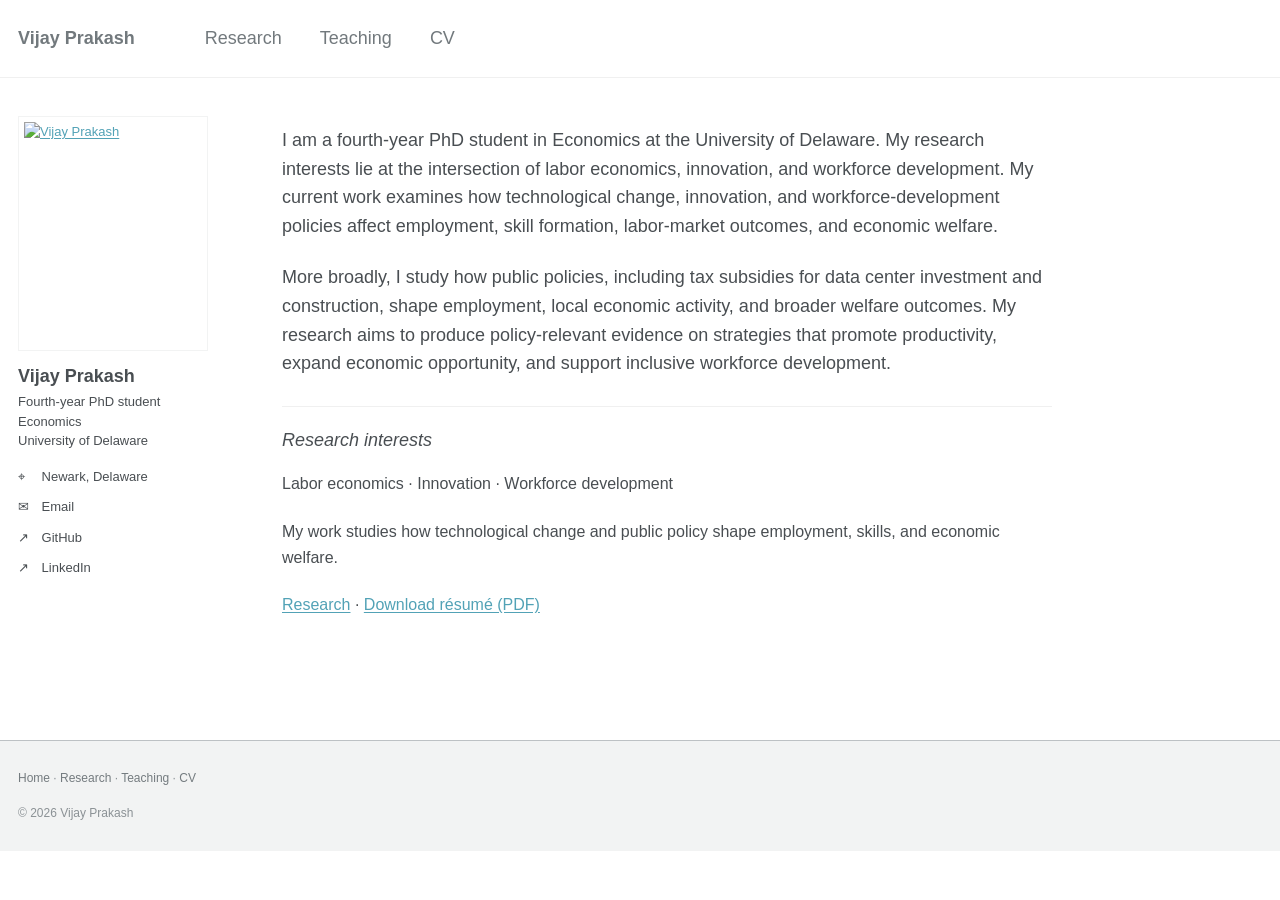
==== index.html @ bedc79e7 "Publish academic website" ====
<!doctype html><html lang="en"><head><meta charset="utf-8"><meta name="viewport" content="width=device-width, initial-scale=1"><title>Home | Vijay Prakash</title><meta name="description" content="Vijay Prakash, Economics PhD student at the University of Delaware. Labor economics, innovation, and workforce development."><link rel="stylesheet" href="style.css"></head><body><a class="skip" href="#content">Skip to content</a><header><nav aria-label="Main navigation"><a class="brand" href="index.html">Vijay Prakash</a><a href="research.html">Research</a><a href="teaching.html">Teaching</a><a href="cv.html">CV</a></nav></header><main><aside><a href="index.html"><img class="portrait" src="assets/vijay-prakash.jpg" alt="Vijay Prakash" width="1800" height="1200"></a><h2>Vijay Prakash</h2><p class="position">Fourth-year PhD student<br>Economics<br>University of Delaware</p><ul class="profile-links"><li><span aria-hidden="true">⌖</span> Newark, Delaware</li><li><a href="mailto:vprakash@udel.edu"><span aria-hidden="true">✉</span> Email</a></li><li><a href="https://github.com/Vijay92380"><span aria-hidden="true">↗</span> GitHub</a></li><li><a href="https://www.linkedin.com/in/vp1995/"><span aria-hidden="true">↗</span> LinkedIn</a></li></ul></aside><article id="content"><p>I am a fourth-year PhD student in Economics at the University of Delaware. My research interests lie at the intersection of labor economics, innovation, and workforce development. My current work examines how technological change, innovation, and workforce-development policies affect employment, skill formation, labor-market outcomes, and economic welfare.</p><p>More broadly, I study how public policies, including tax subsidies for data center investment and construction, shape employment, local economic activity, and broader welfare outcomes. My research aims to produce policy-relevant evidence on strategies that promote productivity, expand economic opportunity, and support inclusive workforce development.</p><section class="interests"><h2>Research interests</h2><p>Labor economics · Innovation · Workforce development</p><p>My work studies how technological change and public policy shape employment, skills, and economic welfare.</p><p><a href="research.html">Research</a> · <a href="assets/vijay-prakash-resume.pdf">Download résumé (PDF)</a></p></section></article></main><footer><div><a href="index.html">Home</a> · <a href="research.html">Research</a> · <a href="teaching.html">Teaching</a> · <a href="cv.html">CV</a><p>© 2026 Vijay Prakash</p></div></footer></body></html>
---- style.css ----
*{box-sizing:border-box}html{background:#fff;color:#494e52;font:18px/1.6 Arial,Helvetica,sans-serif}body{margin:0}a{color:#52a2b6;text-decoration:underline;text-underline-offset:2px}a:hover{color:#35788a}a:focus-visible{outline:2px solid #35788a;outline-offset:4px}.skip{position:absolute;top:-60px}.skip:focus{top:0;background:white;padding:10px;z-index:2}header{border-bottom:1px solid #f0f0f0}nav{max-width:1280px;margin:auto;display:flex;align-items:center;gap:38px;padding:24px 18px}nav a{color:#72797d;text-decoration:none;font-size:18px}nav .brand{font-weight:700;margin-right:32px}main{max-width:1280px;margin:auto;display:grid;grid-template-columns:220px minmax(0,770px);gap:44px;padding:38px 18px 70px;min-height:calc(100vh - 238px)}aside{font-size:13px;line-height:1.5}.portrait{display:block;width:190px;height:235px;object-fit:cover;object-position:51% 40%;padding:5px;border:1px solid #f2f3f3}aside h2{font:700 18px/1.3 Arial,sans-serif;margin:14px 0 4px}.position{margin:0 0 16px;font-size:13px}.profile-links{list-style:none;margin:0;padding:0}.profile-links li{margin:11px 0}.profile-links a{color:#494e52;text-decoration:none}.profile-links a:hover{text-decoration:underline}.profile-links span{display:inline-block;width:20px}#content>p:first-child{margin-top:10px}p{margin:0 0 22px}h1{font-size:28px;line-height:1.3;margin:4px 0 28px}h2{font-size:22px;line-height:1.4;margin:28px 0 18px}h3{font-size:20px;line-height:1.45;margin:10px 0 12px}.interests{border-top:1px solid #f0f0f0;margin-top:28px;padding-top:1px}.interests h2{font-size:18px;font-style:italic;font-weight:400;margin-top:20px}.interests p{font-size:16px}.paper{padding-bottom:24px;margin-bottom:25px;border-bottom:1px solid #eee}.eyebrow{font-size:12px;letter-spacing:.8px;color:#747b7f;margin-bottom:12px}.tags{display:flex;gap:16px;flex-wrap:wrap;font-size:12px;color:#747b7f}.paper p{font-size:16px}.degrees article{margin-bottom:24px}.degrees time,.row time{font-size:13px;color:#72797d}.degrees h3{margin-bottom:3px}.degrees p{font-size:16px}.toolbox{border-top:1px solid #eee;padding-top:20px;margin-top:25px}.toolbox p{font-size:15px}.experience article{margin-bottom:28px}.experience p{font-size:16px}.role{font-style:italic;color:#72797d}.row{display:flex;justify-content:space-between;gap:20px;align-items:baseline}.row h3{margin-bottom:4px}.row time{white-space:nowrap}footer{background:#f2f3f3;border-top:1px solid #bdc1c4;color:#8b9195;padding:28px 18px;font-size:12px}footer>div{max-width:1244px;margin:auto}footer a{color:#747b7f;text-decoration:none}footer p{margin:16px 0 0}@media(max-width:800px){main{grid-template-columns:180px minmax(0,1fr);gap:28px}.portrait{width:160px;height:200px}nav{gap:25px}nav .brand{margin-right:12px}html{font-size:16px}.row{display:block}}@media(max-width:560px){nav{gap:23px;padding:20px 16px;flex-wrap:wrap}nav a{font-size:15px}nav .brand{width:100%;margin:0}main{display:block;padding:25px 18px 45px}aside{display:grid;grid-template-columns:115px 1fr;column-gap:18px;margin-bottom:32px}aside>a{grid-row:1/4}.portrait{width:115px;height:145px}aside h2{margin:2px 0 5px}.position{margin-bottom:5px}.profile-links{grid-column:2;display:flex;gap:13px;flex-wrap:wrap}.profile-links li{margin:0;font-size:12px}.profile-links li:first-child{width:100%}.profile-links span{display:none}#content>p:first-child{margin-top:0}h1{font-size:25px}}
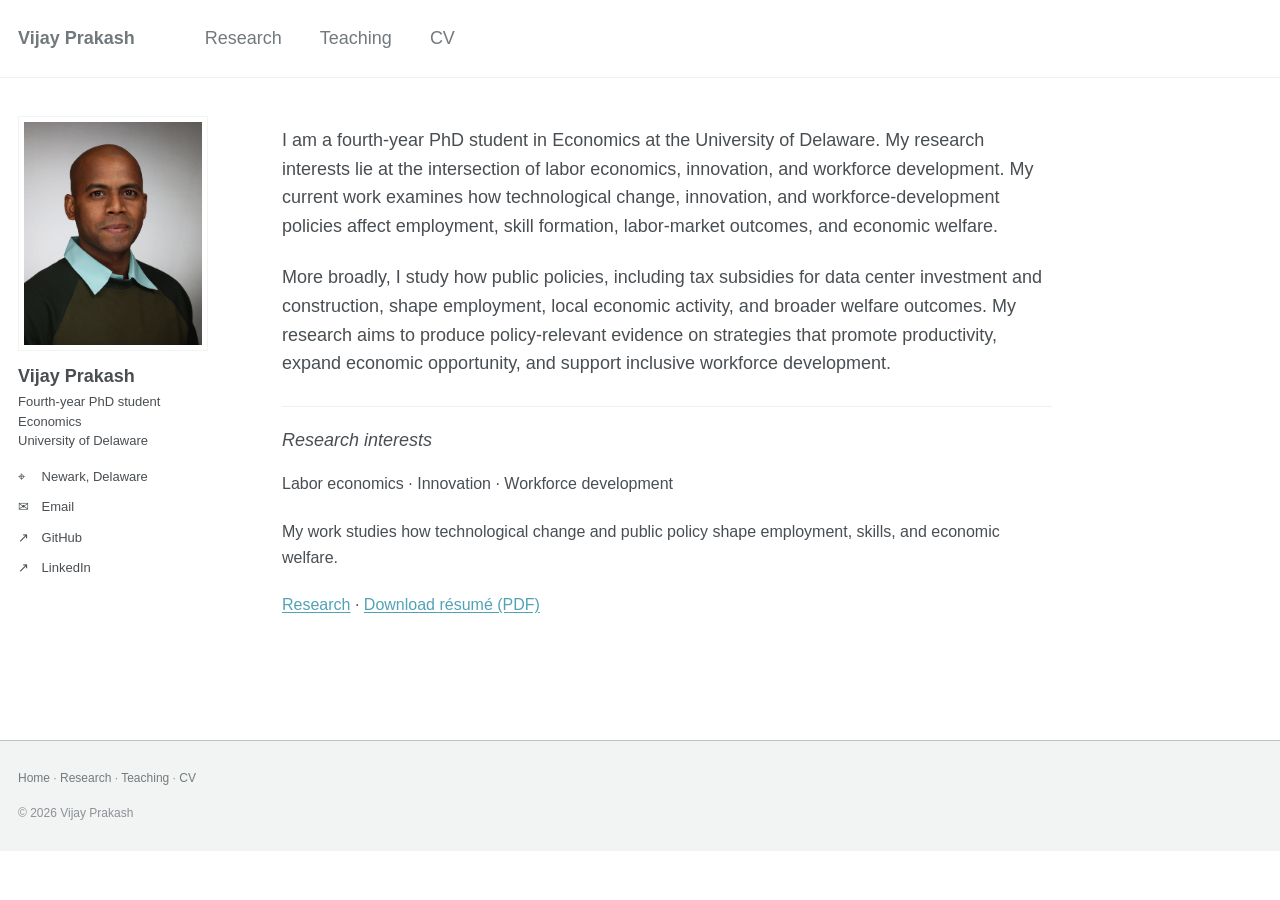
==== commit 4660cc88: "Update GitHub profile links after username change" ====
--- a/index.html
+++ b/index.html
@@ -1 +1 @@
-<!doctype html><html lang="en"><head><meta charset="utf-8"><meta name="viewport" content="width=device-width, initial-scale=1"><title>Home | Vijay Prakash</title><meta name="description" content="Vijay Prakash, Economics PhD student at the University of Delaware. Labor economics, innovation, and workforce development."><link rel="stylesheet" href="style.css"></head><body><a class="skip" href="#content">Skip to content</a><header><nav aria-label="Main navigation"><a class="brand" href="index.html">Vijay Prakash</a><a href="research.html">Research</a><a href="teaching.html">Teaching</a><a href="cv.html">CV</a></nav></header><main><aside><a href="index.html"><img class="portrait" src="assets/vijay-prakash.jpg" alt="Vijay Prakash" width="1800" height="1200"></a><h2>Vijay Prakash</h2><p class="position">Fourth-year PhD student<br>Economics<br>University of Delaware</p><ul class="profile-links"><li><span aria-hidden="true">⌖</span> Newark, Delaware</li><li><a href="mailto:vprakash@udel.edu"><span aria-hidden="true">✉</span> Email</a></li><li><a href="https://github.com/Vijay92380"><span aria-hidden="true">↗</span> GitHub</a></li><li><a href="https://www.linkedin.com/in/vp1995/"><span aria-hidden="true">↗</span> LinkedIn</a></li></ul></aside><article id="content"><p>I am a fourth-year PhD student in Economics at the University of Delaware. My research interests lie at the intersection of labor economics, innovation, and workforce development. My current work examines how technological change, innovation, and workforce-development policies affect employment, skill formation, labor-market outcomes, and economic welfare.</p><p>More broadly, I study how public policies, including tax subsidies for data center investment and construction, shape employment, local economic activity, and broader welfare outcomes. My research aims to produce policy-relevant evidence on strategies that promote productivity, expand economic opportunity, and support inclusive workforce development.</p><section class="interests"><h2>Research interests</h2><p>Labor economics · Innovation · Workforce development</p><p>My work studies how technological change and public policy shape employment, skills, and economic welfare.</p><p><a href="research.html">Research</a> · <a href="assets/vijay-prakash-resume.pdf">Download résumé (PDF)</a></p></section></article></main><footer><div><a href="index.html">Home</a> · <a href="research.html">Research</a> · <a href="teaching.html">Teaching</a> · <a href="cv.html">CV</a><p>© 2026 Vijay Prakash</p></div></footer></body></html>+<!doctype html><html lang="en"><head><meta charset="utf-8"><meta name="viewport" content="width=device-width, initial-scale=1"><title>Home | Vijay Prakash</title><meta name="description" content="Vijay Prakash, Economics PhD student at the University of Delaware. Labor economics, innovation, and workforce development."><link rel="stylesheet" href="style.css"></head><body><a class="skip" href="#content">Skip to content</a><header><nav aria-label="Main navigation"><a class="brand" href="index.html">Vijay Prakash</a><a href="research.html">Research</a><a href="teaching.html">Teaching</a><a href="cv.html">CV</a></nav></header><main><aside><a href="index.html"><img class="portrait" src="assets/vijay-prakash.jpg" alt="Vijay Prakash" width="1800" height="1200"></a><h2>Vijay Prakash</h2><p class="position">Fourth-year PhD student<br>Economics<br>University of Delaware</p><ul class="profile-links"><li><span aria-hidden="true">⌖</span> Newark, Delaware</li><li><a href="mailto:vprakash@udel.edu"><span aria-hidden="true">✉</span> Email</a></li><li><a href="https://github.com/vj-econ"><span aria-hidden="true">↗</span> GitHub</a></li><li><a href="https://www.linkedin.com/in/vp1995/"><span aria-hidden="true">↗</span> LinkedIn</a></li></ul></aside><article id="content"><p>I am a fourth-year PhD student in Economics at the University of Delaware. My research interests lie at the intersection of labor economics, innovation, and workforce development. My current work examines how technological change, innovation, and workforce-development policies affect employment, skill formation, labor-market outcomes, and economic welfare.</p><p>More broadly, I study how public policies, including tax subsidies for data center investment and construction, shape employment, local economic activity, and broader welfare outcomes. My research aims to produce policy-relevant evidence on strategies that promote productivity, expand economic opportunity, and support inclusive workforce development.</p><section class="interests"><h2>Research interests</h2><p>Labor economics · Innovation · Workforce development</p><p>My work studies how technological change and public policy shape employment, skills, and economic welfare.</p><p><a href="research.html">Research</a> · <a href="assets/vijay-prakash-resume.pdf">Download résumé (PDF)</a></p></section></article></main><footer><div><a href="index.html">Home</a> · <a href="research.html">Research</a> · <a href="teaching.html">Teaching</a> · <a href="cv.html">CV</a><p>© 2026 Vijay Prakash</p></div></footer></body></html>
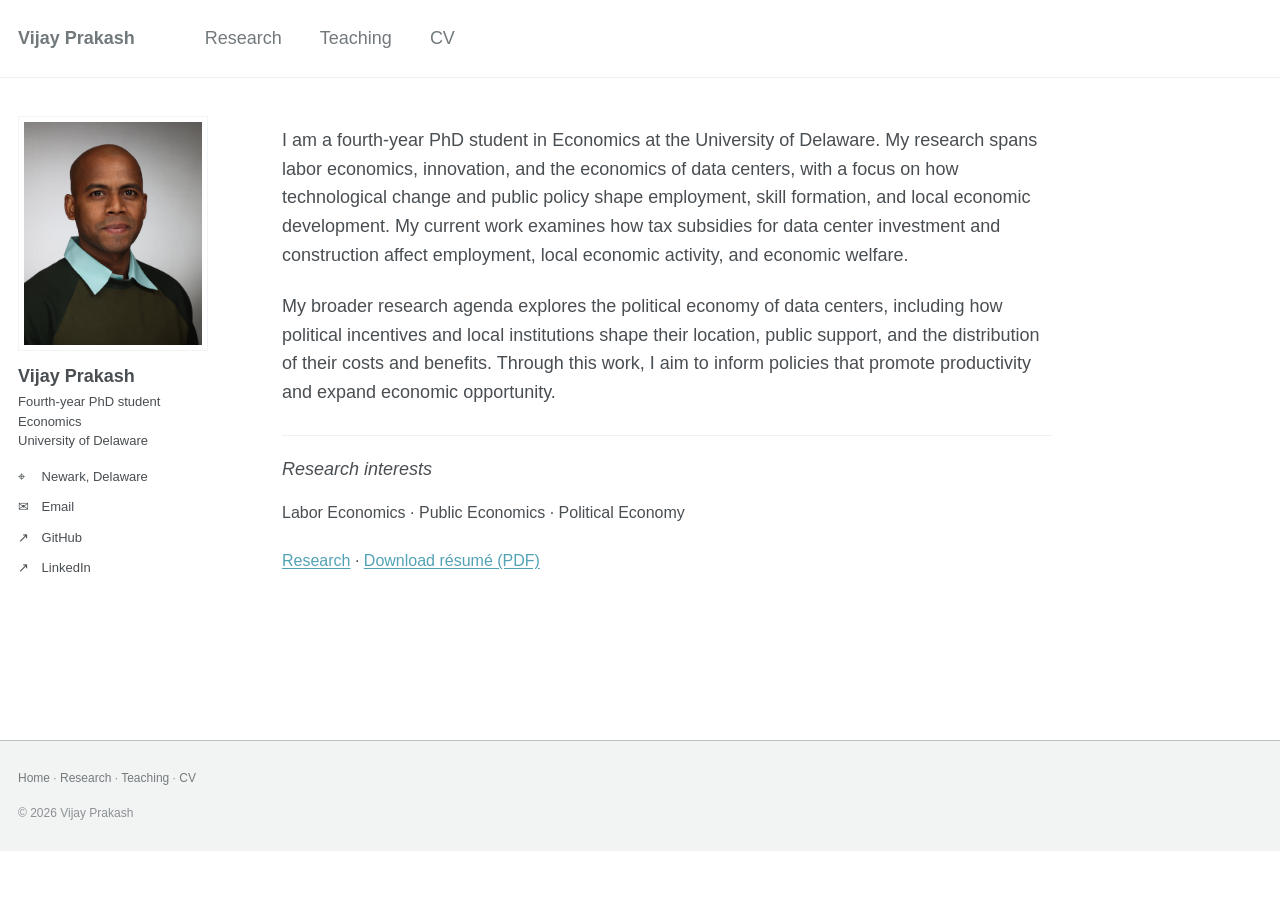
==== commit 08003c80: "Update biography and research interests" ====
--- a/index.html
+++ b/index.html
@@ -1 +1 @@
-<!doctype html><html lang="en"><head><meta charset="utf-8"><meta name="viewport" content="width=device-width, initial-scale=1"><title>Home | Vijay Prakash</title><meta name="description" content="Vijay Prakash, Economics PhD student at the University of Delaware. Labor economics, innovation, and workforce development."><link rel="stylesheet" href="style.css"></head><body><a class="skip" href="#content">Skip to content</a><header><nav aria-label="Main navigation"><a class="brand" href="index.html">Vijay Prakash</a><a href="research.html">Research</a><a href="teaching.html">Teaching</a><a href="cv.html">CV</a></nav></header><main><aside><a href="index.html"><img class="portrait" src="assets/vijay-prakash.jpg" alt="Vijay Prakash" width="1800" height="1200"></a><h2>Vijay Prakash</h2><p class="position">Fourth-year PhD student<br>Economics<br>University of Delaware</p><ul class="profile-links"><li><span aria-hidden="true">⌖</span> Newark, Delaware</li><li><a href="mailto:vprakash@udel.edu"><span aria-hidden="true">✉</span> Email</a></li><li><a href="https://github.com/vj-econ"><span aria-hidden="true">↗</span> GitHub</a></li><li><a href="https://www.linkedin.com/in/vp1995/"><span aria-hidden="true">↗</span> LinkedIn</a></li></ul></aside><article id="content"><p>I am a fourth-year PhD student in Economics at the University of Delaware. My research interests lie at the intersection of labor economics, innovation, and workforce development. My current work examines how technological change, innovation, and workforce-development policies affect employment, skill formation, labor-market outcomes, and economic welfare.</p><p>More broadly, I study how public policies, including tax subsidies for data center investment and construction, shape employment, local economic activity, and broader welfare outcomes. My research aims to produce policy-relevant evidence on strategies that promote productivity, expand economic opportunity, and support inclusive workforce development.</p><section class="interests"><h2>Research interests</h2><p>Labor economics · Innovation · Workforce development</p><p>My work studies how technological change and public policy shape employment, skills, and economic welfare.</p><p><a href="research.html">Research</a> · <a href="assets/vijay-prakash-resume.pdf">Download résumé (PDF)</a></p></section></article></main><footer><div><a href="index.html">Home</a> · <a href="research.html">Research</a> · <a href="teaching.html">Teaching</a> · <a href="cv.html">CV</a><p>© 2026 Vijay Prakash</p></div></footer></body></html>+<!doctype html><html lang="en"><head><meta charset="utf-8"><meta name="viewport" content="width=device-width, initial-scale=1"><title>Home | Vijay Prakash</title><meta name="description" content="Vijay Prakash, Economics PhD student at the University of Delaware. Labor Economics, Public Economics, and Political Economy."><link rel="stylesheet" href="style.css"></head><body><a class="skip" href="#content">Skip to content</a><header><nav aria-label="Main navigation"><a class="brand" href="index.html">Vijay Prakash</a><a href="research.html">Research</a><a href="teaching.html">Teaching</a><a href="cv.html">CV</a></nav></header><main><aside><a href="index.html"><img class="portrait" src="assets/vijay-prakash.jpg" alt="Vijay Prakash" width="1800" height="1200"></a><h2>Vijay Prakash</h2><p class="position">Fourth-year PhD student<br>Economics<br>University of Delaware</p><ul class="profile-links"><li><span aria-hidden="true">⌖</span> Newark, Delaware</li><li><a href="mailto:vprakash@udel.edu"><span aria-hidden="true">✉</span> Email</a></li><li><a href="https://github.com/vj-econ"><span aria-hidden="true">↗</span> GitHub</a></li><li><a href="https://www.linkedin.com/in/vp1995/"><span aria-hidden="true">↗</span> LinkedIn</a></li></ul></aside><article id="content"><p>I am a fourth-year PhD student in Economics at the University of Delaware. My research spans labor economics, innovation, and the economics of data centers, with a focus on how technological change and public policy shape employment, skill formation, and local economic development. My current work examines how tax subsidies for data center investment and construction affect employment, local economic activity, and economic welfare.</p><p>My broader research agenda explores the political economy of data centers, including how political incentives and local institutions shape their location, public support, and the distribution of their costs and benefits. Through this work, I aim to inform policies that promote productivity and expand economic opportunity.</p><section class="interests"><h2>Research interests</h2><p>Labor Economics · Public Economics · Political Economy</p><p><a href="research.html">Research</a> · <a href="assets/vijay-prakash-resume.pdf">Download résumé (PDF)</a></p></section></article></main><footer><div><a href="index.html">Home</a> · <a href="research.html">Research</a> · <a href="teaching.html">Teaching</a> · <a href="cv.html">CV</a><p>© 2026 Vijay Prakash</p></div></footer></body></html>
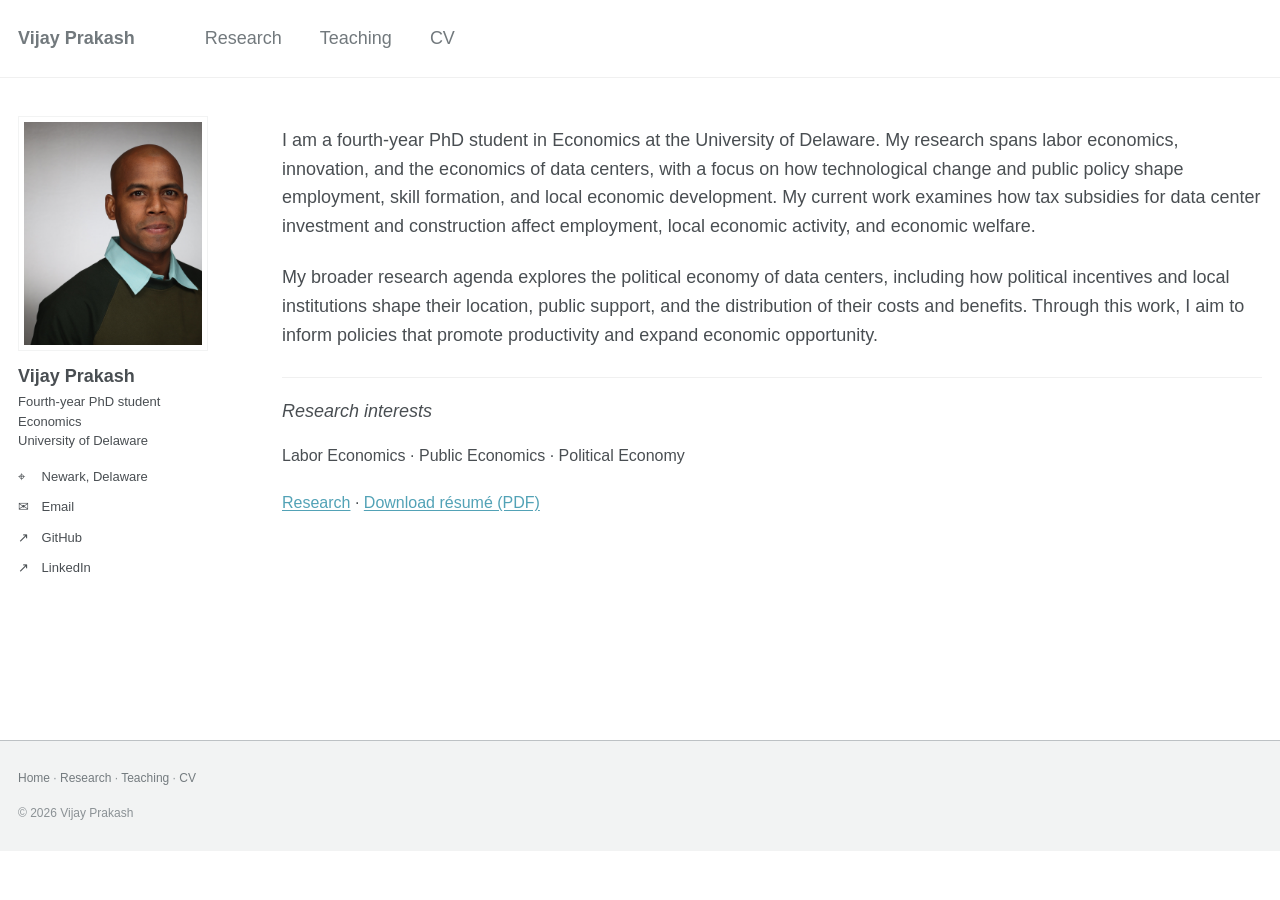
==== commit 85e39990: "Update portrait dimensions and remove unused right-side space" ====
--- a/index.html
+++ b/index.html
@@ -1 +1 @@
-<!doctype html><html lang="en"><head><meta charset="utf-8"><meta name="viewport" content="width=device-width, initial-scale=1"><title>Home | Vijay Prakash</title><meta name="description" content="Vijay Prakash, Economics PhD student at the University of Delaware. Labor Economics, Public Economics, and Political Economy."><link rel="stylesheet" href="style.css"></head><body><a class="skip" href="#content">Skip to content</a><header><nav aria-label="Main navigation"><a class="brand" href="index.html">Vijay Prakash</a><a href="research.html">Research</a><a href="teaching.html">Teaching</a><a href="cv.html">CV</a></nav></header><main><aside><a href="index.html"><img class="portrait" src="assets/vijay-prakash.jpg" alt="Vijay Prakash" width="1800" height="1200"></a><h2>Vijay Prakash</h2><p class="position">Fourth-year PhD student<br>Economics<br>University of Delaware</p><ul class="profile-links"><li><span aria-hidden="true">⌖</span> Newark, Delaware</li><li><a href="mailto:vprakash@udel.edu"><span aria-hidden="true">✉</span> Email</a></li><li><a href="https://github.com/vj-econ"><span aria-hidden="true">↗</span> GitHub</a></li><li><a href="https://www.linkedin.com/in/vp1995/"><span aria-hidden="true">↗</span> LinkedIn</a></li></ul></aside><article id="content"><p>I am a fourth-year PhD student in Economics at the University of Delaware. My research spans labor economics, innovation, and the economics of data centers, with a focus on how technological change and public policy shape employment, skill formation, and local economic development. My current work examines how tax subsidies for data center investment and construction affect employment, local economic activity, and economic welfare.</p><p>My broader research agenda explores the political economy of data centers, including how political incentives and local institutions shape their location, public support, and the distribution of their costs and benefits. Through this work, I aim to inform policies that promote productivity and expand economic opportunity.</p><section class="interests"><h2>Research interests</h2><p>Labor Economics · Public Economics · Political Economy</p><p><a href="research.html">Research</a> · <a href="assets/vijay-prakash-resume.pdf">Download résumé (PDF)</a></p></section></article></main><footer><div><a href="index.html">Home</a> · <a href="research.html">Research</a> · <a href="teaching.html">Teaching</a> · <a href="cv.html">CV</a><p>© 2026 Vijay Prakash</p></div></footer></body></html>+<!doctype html><html lang="en"><head><meta charset="utf-8"><meta name="viewport" content="width=device-width, initial-scale=1"><title>Home | Vijay Prakash</title><meta name="description" content="Vijay Prakash, Economics PhD student at the University of Delaware. Labor Economics, Public Economics, and Political Economy."><link rel="stylesheet" href="style.css"></head><body><a class="skip" href="#content">Skip to content</a><header><nav aria-label="Main navigation"><a class="brand" href="index.html">Vijay Prakash</a><a href="research.html">Research</a><a href="teaching.html">Teaching</a><a href="cv.html">CV</a></nav></header><main><aside><a href="index.html"><img class="portrait" src="assets/vijay-prakash.jpg" alt="Vijay Prakash" width="6000" height="4000"></a><h2>Vijay Prakash</h2><p class="position">Fourth-year PhD student<br>Economics<br>University of Delaware</p><ul class="profile-links"><li><span aria-hidden="true">⌖</span> Newark, Delaware</li><li><a href="mailto:vprakash@udel.edu"><span aria-hidden="true">✉</span> Email</a></li><li><a href="https://github.com/vj-econ"><span aria-hidden="true">↗</span> GitHub</a></li><li><a href="https://www.linkedin.com/in/vj-econ/"><span aria-hidden="true">↗</span> LinkedIn</a></li></ul></aside><article id="content"><p>I am a fourth-year PhD student in Economics at the University of Delaware. My research spans labor economics, innovation, and the economics of data centers, with a focus on how technological change and public policy shape employment, skill formation, and local economic development. My current work examines how tax subsidies for data center investment and construction affect employment, local economic activity, and economic welfare.</p><p>My broader research agenda explores the political economy of data centers, including how political incentives and local institutions shape their location, public support, and the distribution of their costs and benefits. Through this work, I aim to inform policies that promote productivity and expand economic opportunity.</p><section class="interests"><h2>Research interests</h2><p>Labor Economics · Public Economics · Political Economy</p><p><a href="research.html">Research</a> · <a href="assets/vijay-prakash-resume.pdf">Download résumé (PDF)</a></p></section></article></main><footer><div><a href="index.html">Home</a> · <a href="research.html">Research</a> · <a href="teaching.html">Teaching</a> · <a href="cv.html">CV</a><p>© 2026 Vijay Prakash</p></div></footer></body></html>
--- a/style.css
+++ b/style.css
@@ -1 +1 @@
-*{box-sizing:border-box}html{background:#fff;color:#494e52;font:18px/1.6 Arial,Helvetica,sans-serif}body{margin:0}a{color:#52a2b6;text-decoration:underline;text-underline-offset:2px}a:hover{color:#35788a}a:focus-visible{outline:2px solid #35788a;outline-offset:4px}.skip{position:absolute;top:-60px}.skip:focus{top:0;background:white;padding:10px;z-index:2}header{border-bottom:1px solid #f0f0f0}nav{max-width:1280px;margin:auto;display:flex;align-items:center;gap:38px;padding:24px 18px}nav a{color:#72797d;text-decoration:none;font-size:18px}nav .brand{font-weight:700;margin-right:32px}main{max-width:1280px;margin:auto;display:grid;grid-template-columns:220px minmax(0,770px);gap:44px;padding:38px 18px 70px;min-height:calc(100vh - 238px)}aside{font-size:13px;line-height:1.5}.portrait{display:block;width:190px;height:235px;object-fit:cover;object-position:51% 40%;padding:5px;border:1px solid #f2f3f3}aside h2{font:700 18px/1.3 Arial,sans-serif;margin:14px 0 4px}.position{margin:0 0 16px;font-size:13px}.profile-links{list-style:none;margin:0;padding:0}.profile-links li{margin:11px 0}.profile-links a{color:#494e52;text-decoration:none}.profile-links a:hover{text-decoration:underline}.profile-links span{display:inline-block;width:20px}#content>p:first-child{margin-top:10px}p{margin:0 0 22px}h1{font-size:28px;line-height:1.3;margin:4px 0 28px}h2{font-size:22px;line-height:1.4;margin:28px 0 18px}h3{font-size:20px;line-height:1.45;margin:10px 0 12px}.interests{border-top:1px solid #f0f0f0;margin-top:28px;padding-top:1px}.interests h2{font-size:18px;font-style:italic;font-weight:400;margin-top:20px}.interests p{font-size:16px}.paper{padding-bottom:24px;margin-bottom:25px;border-bottom:1px solid #eee}.eyebrow{font-size:12px;letter-spacing:.8px;color:#747b7f;margin-bottom:12px}.tags{display:flex;gap:16px;flex-wrap:wrap;font-size:12px;color:#747b7f}.paper p{font-size:16px}.degrees article{margin-bottom:24px}.degrees time,.row time{font-size:13px;color:#72797d}.degrees h3{margin-bottom:3px}.degrees p{font-size:16px}.toolbox{border-top:1px solid #eee;padding-top:20px;margin-top:25px}.toolbox p{font-size:15px}.experience article{margin-bottom:28px}.experience p{font-size:16px}.role{font-style:italic;color:#72797d}.row{display:flex;justify-content:space-between;gap:20px;align-items:baseline}.row h3{margin-bottom:4px}.row time{white-space:nowrap}footer{background:#f2f3f3;border-top:1px solid #bdc1c4;color:#8b9195;padding:28px 18px;font-size:12px}footer>div{max-width:1244px;margin:auto}footer a{color:#747b7f;text-decoration:none}footer p{margin:16px 0 0}@media(max-width:800px){main{grid-template-columns:180px minmax(0,1fr);gap:28px}.portrait{width:160px;height:200px}nav{gap:25px}nav .brand{margin-right:12px}html{font-size:16px}.row{display:block}}@media(max-width:560px){nav{gap:23px;padding:20px 16px;flex-wrap:wrap}nav a{font-size:15px}nav .brand{width:100%;margin:0}main{display:block;padding:25px 18px 45px}aside{display:grid;grid-template-columns:115px 1fr;column-gap:18px;margin-bottom:32px}aside>a{grid-row:1/4}.portrait{width:115px;height:145px}aside h2{margin:2px 0 5px}.position{margin-bottom:5px}.profile-links{grid-column:2;display:flex;gap:13px;flex-wrap:wrap}.profile-links li{margin:0;font-size:12px}.profile-links li:first-child{width:100%}.profile-links span{display:none}#content>p:first-child{margin-top:0}h1{font-size:25px}}
+*{box-sizing:border-box}html{background:#fff;color:#494e52;font:18px/1.6 Arial,Helvetica,sans-serif}body{margin:0}a{color:#52a2b6;text-decoration:underline;text-underline-offset:2px}a:hover{color:#35788a}a:focus-visible{outline:2px solid #35788a;outline-offset:4px}.skip{position:absolute;top:-60px}.skip:focus{top:0;background:white;padding:10px;z-index:2}header{border-bottom:1px solid #f0f0f0}nav{max-width:1280px;margin:auto;display:flex;align-items:center;gap:38px;padding:24px 18px}nav a{color:#72797d;text-decoration:none;font-size:18px}nav .brand{font-weight:700;margin-right:32px}main{max-width:1280px;margin:auto;display:grid;grid-template-columns:220px minmax(0,1fr);gap:44px;padding:38px 18px 70px;min-height:calc(100vh - 238px)}aside{font-size:13px;line-height:1.5}.portrait{display:block;width:190px;height:235px;object-fit:cover;object-position:25% 40%;padding:5px;border:1px solid #f2f3f3}aside h2{font:700 18px/1.3 Arial,sans-serif;margin:14px 0 4px}.position{margin:0 0 16px;font-size:13px}.profile-links{list-style:none;margin:0;padding:0}.profile-links li{margin:11px 0}.profile-links a{color:#494e52;text-decoration:none}.profile-links a:hover{text-decoration:underline}.profile-links span{display:inline-block;width:20px}#content>p:first-child{margin-top:10px}p{margin:0 0 22px}h1{font-size:28px;line-height:1.3;margin:4px 0 28px}h2{font-size:22px;line-height:1.4;margin:28px 0 18px}h3{font-size:20px;line-height:1.45;margin:10px 0 12px}.interests{border-top:1px solid #f0f0f0;margin-top:28px;padding-top:1px}.interests h2{font-size:18px;font-style:italic;font-weight:400;margin-top:20px}.interests p{font-size:16px}.paper{padding-bottom:24px;margin-bottom:25px;border-bottom:1px solid #eee}.eyebrow{font-size:12px;letter-spacing:.8px;color:#747b7f;margin-bottom:12px}.tags{display:flex;gap:16px;flex-wrap:wrap;font-size:12px;color:#747b7f}.paper p{font-size:16px}.degrees article{margin-bottom:24px}.degrees time,.row time{font-size:13px;color:#72797d}.degrees h3{margin-bottom:3px}.degrees p{font-size:16px}.toolbox{border-top:1px solid #eee;padding-top:20px;margin-top:25px}.toolbox p{font-size:15px}.experience article{margin-bottom:28px}.experience p{font-size:16px}.role{font-style:italic;color:#72797d}.row{display:flex;justify-content:space-between;gap:20px;align-items:baseline}.row h3{margin-bottom:4px}.row time{white-space:nowrap}footer{background:#f2f3f3;border-top:1px solid #bdc1c4;color:#8b9195;padding:28px 18px;font-size:12px}footer>div{max-width:1244px;margin:auto}footer a{color:#747b7f;text-decoration:none}footer p{margin:16px 0 0}@media(max-width:800px){main{grid-template-columns:180px minmax(0,1fr);gap:28px}.portrait{width:160px;height:200px}nav{gap:25px}nav .brand{margin-right:12px}html{font-size:16px}.row{display:block}}@media(max-width:560px){nav{gap:23px;padding:20px 16px;flex-wrap:wrap}nav a{font-size:15px}nav .brand{width:100%;margin:0}main{display:block;padding:25px 18px 45px}aside{display:grid;grid-template-columns:115px 1fr;column-gap:18px;margin-bottom:32px}aside>a{grid-row:1/4}.portrait{width:115px;height:145px}aside h2{margin:2px 0 5px}.position{margin-bottom:5px}.profile-links{grid-column:2;display:flex;gap:13px;flex-wrap:wrap}.profile-links li{margin:0;font-size:12px}.profile-links li:first-child{width:100%}.profile-links span{display:none}#content>p:first-child{margin-top:0}h1{font-size:25px}}
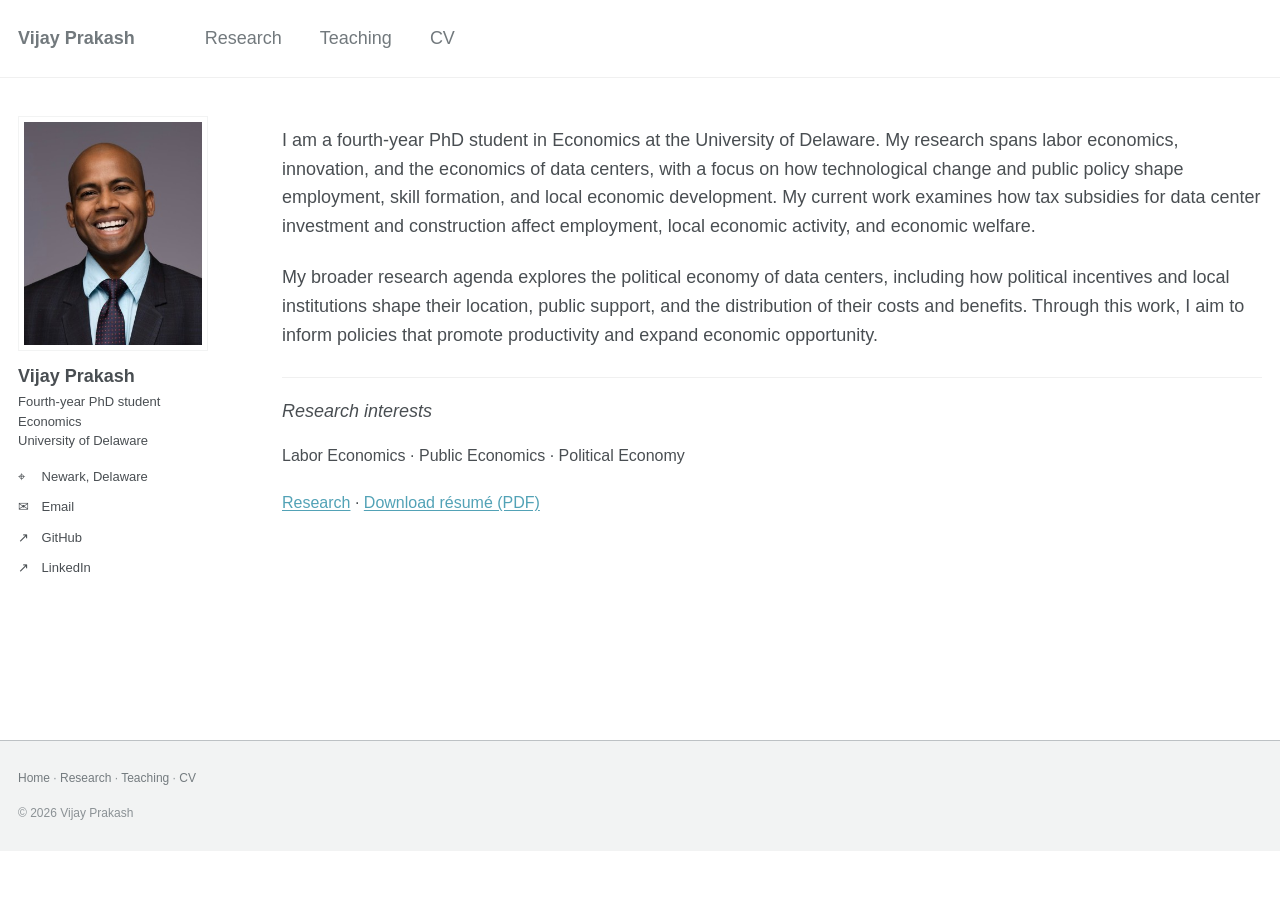
==== commit a643c6c1: "Center cropped profile photo across all pages" ====
--- a/index.html
+++ b/index.html
@@ -1 +1 @@
-<!doctype html><html lang="en"><head><meta charset="utf-8"><meta name="viewport" content="width=device-width, initial-scale=1"><title>Home | Vijay Prakash</title><meta name="description" content="Vijay Prakash, Economics PhD student at the University of Delaware. Labor Economics, Public Economics, and Political Economy."><link rel="stylesheet" href="style.css"></head><body><a class="skip" href="#content">Skip to content</a><header><nav aria-label="Main navigation"><a class="brand" href="index.html">Vijay Prakash</a><a href="research.html">Research</a><a href="teaching.html">Teaching</a><a href="cv.html">CV</a></nav></header><main><aside><a href="index.html"><img class="portrait" src="assets/vijay-prakash.jpg" alt="Vijay Prakash" width="6000" height="4000"></a><h2>Vijay Prakash</h2><p class="position">Fourth-year PhD student<br>Economics<br>University of Delaware</p><ul class="profile-links"><li><span aria-hidden="true">⌖</span> Newark, Delaware</li><li><a href="mailto:vprakash@udel.edu"><span aria-hidden="true">✉</span> Email</a></li><li><a href="https://github.com/vj-econ"><span aria-hidden="true">↗</span> GitHub</a></li><li><a href="https://www.linkedin.com/in/vj-econ/"><span aria-hidden="true">↗</span> LinkedIn</a></li></ul></aside><article id="content"><p>I am a fourth-year PhD student in Economics at the University of Delaware. My research spans labor economics, innovation, and the economics of data centers, with a focus on how technological change and public policy shape employment, skill formation, and local economic development. My current work examines how tax subsidies for data center investment and construction affect employment, local economic activity, and economic welfare.</p><p>My broader research agenda explores the political economy of data centers, including how political incentives and local institutions shape their location, public support, and the distribution of their costs and benefits. Through this work, I aim to inform policies that promote productivity and expand economic opportunity.</p><section class="interests"><h2>Research interests</h2><p>Labor Economics · Public Economics · Political Economy</p><p><a href="research.html">Research</a> · <a href="assets/vijay-prakash-resume.pdf">Download résumé (PDF)</a></p></section></article></main><footer><div><a href="index.html">Home</a> · <a href="research.html">Research</a> · <a href="teaching.html">Teaching</a> · <a href="cv.html">CV</a><p>© 2026 Vijay Prakash</p></div></footer></body></html>+<!doctype html><html lang="en"><head><meta charset="utf-8"><meta name="viewport" content="width=device-width, initial-scale=1"><title>Home | Vijay Prakash</title><meta name="description" content="Vijay Prakash, Economics PhD student at the University of Delaware. Labor Economics, Public Economics, and Political Economy."><link rel="stylesheet" href="style.css"></head><body><a class="skip" href="#content">Skip to content</a><header><nav aria-label="Main navigation"><a class="brand" href="index.html">Vijay Prakash</a><a href="research.html">Research</a><a href="teaching.html">Teaching</a><a href="cv.html">CV</a></nav></header><main><aside><a href="index.html"><img class="portrait" src="assets/vijay-prakash.jpg" alt="Vijay Prakash" width="400" height="400"></a><h2>Vijay Prakash</h2><p class="position">Fourth-year PhD student<br>Economics<br>University of Delaware</p><ul class="profile-links"><li><span aria-hidden="true">⌖</span> Newark, Delaware</li><li><a href="mailto:vprakash@udel.edu"><span aria-hidden="true">✉</span> Email</a></li><li><a href="https://github.com/vj-econ"><span aria-hidden="true">↗</span> GitHub</a></li><li><a href="https://www.linkedin.com/in/vj-econ/"><span aria-hidden="true">↗</span> LinkedIn</a></li></ul></aside><article id="content"><p>I am a fourth-year PhD student in Economics at the University of Delaware. My research spans labor economics, innovation, and the economics of data centers, with a focus on how technological change and public policy shape employment, skill formation, and local economic development. My current work examines how tax subsidies for data center investment and construction affect employment, local economic activity, and economic welfare.</p><p>My broader research agenda explores the political economy of data centers, including how political incentives and local institutions shape their location, public support, and the distribution of their costs and benefits. Through this work, I aim to inform policies that promote productivity and expand economic opportunity.</p><section class="interests"><h2>Research interests</h2><p>Labor Economics · Public Economics · Political Economy</p><p><a href="research.html">Research</a> · <a href="assets/vijay-prakash-resume.pdf">Download résumé (PDF)</a></p></section></article></main><footer><div><a href="index.html">Home</a> · <a href="research.html">Research</a> · <a href="teaching.html">Teaching</a> · <a href="cv.html">CV</a><p>© 2026 Vijay Prakash</p></div></footer></body></html>
--- a/style.css
+++ b/style.css
@@ -1 +1 @@
-*{box-sizing:border-box}html{background:#fff;color:#494e52;font:18px/1.6 Arial,Helvetica,sans-serif}body{margin:0}a{color:#52a2b6;text-decoration:underline;text-underline-offset:2px}a:hover{color:#35788a}a:focus-visible{outline:2px solid #35788a;outline-offset:4px}.skip{position:absolute;top:-60px}.skip:focus{top:0;background:white;padding:10px;z-index:2}header{border-bottom:1px solid #f0f0f0}nav{max-width:1280px;margin:auto;display:flex;align-items:center;gap:38px;padding:24px 18px}nav a{color:#72797d;text-decoration:none;font-size:18px}nav .brand{font-weight:700;margin-right:32px}main{max-width:1280px;margin:auto;display:grid;grid-template-columns:220px minmax(0,1fr);gap:44px;padding:38px 18px 70px;min-height:calc(100vh - 238px)}aside{font-size:13px;line-height:1.5}.portrait{display:block;width:190px;height:235px;object-fit:cover;object-position:25% 40%;padding:5px;border:1px solid #f2f3f3}aside h2{font:700 18px/1.3 Arial,sans-serif;margin:14px 0 4px}.position{margin:0 0 16px;font-size:13px}.profile-links{list-style:none;margin:0;padding:0}.profile-links li{margin:11px 0}.profile-links a{color:#494e52;text-decoration:none}.profile-links a:hover{text-decoration:underline}.profile-links span{display:inline-block;width:20px}#content>p:first-child{margin-top:10px}p{margin:0 0 22px}h1{font-size:28px;line-height:1.3;margin:4px 0 28px}h2{font-size:22px;line-height:1.4;margin:28px 0 18px}h3{font-size:20px;line-height:1.45;margin:10px 0 12px}.interests{border-top:1px solid #f0f0f0;margin-top:28px;padding-top:1px}.interests h2{font-size:18px;font-style:italic;font-weight:400;margin-top:20px}.interests p{font-size:16px}.paper{padding-bottom:24px;margin-bottom:25px;border-bottom:1px solid #eee}.eyebrow{font-size:12px;letter-spacing:.8px;color:#747b7f;margin-bottom:12px}.tags{display:flex;gap:16px;flex-wrap:wrap;font-size:12px;color:#747b7f}.paper p{font-size:16px}.degrees article{margin-bottom:24px}.degrees time,.row time{font-size:13px;color:#72797d}.degrees h3{margin-bottom:3px}.degrees p{font-size:16px}.toolbox{border-top:1px solid #eee;padding-top:20px;margin-top:25px}.toolbox p{font-size:15px}.experience article{margin-bottom:28px}.experience p{font-size:16px}.role{font-style:italic;color:#72797d}.row{display:flex;justify-content:space-between;gap:20px;align-items:baseline}.row h3{margin-bottom:4px}.row time{white-space:nowrap}footer{background:#f2f3f3;border-top:1px solid #bdc1c4;color:#8b9195;padding:28px 18px;font-size:12px}footer>div{max-width:1244px;margin:auto}footer a{color:#747b7f;text-decoration:none}footer p{margin:16px 0 0}@media(max-width:800px){main{grid-template-columns:180px minmax(0,1fr);gap:28px}.portrait{width:160px;height:200px}nav{gap:25px}nav .brand{margin-right:12px}html{font-size:16px}.row{display:block}}@media(max-width:560px){nav{gap:23px;padding:20px 16px;flex-wrap:wrap}nav a{font-size:15px}nav .brand{width:100%;margin:0}main{display:block;padding:25px 18px 45px}aside{display:grid;grid-template-columns:115px 1fr;column-gap:18px;margin-bottom:32px}aside>a{grid-row:1/4}.portrait{width:115px;height:145px}aside h2{margin:2px 0 5px}.position{margin-bottom:5px}.profile-links{grid-column:2;display:flex;gap:13px;flex-wrap:wrap}.profile-links li{margin:0;font-size:12px}.profile-links li:first-child{width:100%}.profile-links span{display:none}#content>p:first-child{margin-top:0}h1{font-size:25px}}
+*{box-sizing:border-box}html{background:#fff;color:#494e52;font:18px/1.6 Arial,Helvetica,sans-serif}body{margin:0}a{color:#52a2b6;text-decoration:underline;text-underline-offset:2px}a:hover{color:#35788a}a:focus-visible{outline:2px solid #35788a;outline-offset:4px}.skip{position:absolute;top:-60px}.skip:focus{top:0;background:white;padding:10px;z-index:2}header{border-bottom:1px solid #f0f0f0}nav{max-width:1280px;margin:auto;display:flex;align-items:center;gap:38px;padding:24px 18px}nav a{color:#72797d;text-decoration:none;font-size:18px}nav .brand{font-weight:700;margin-right:32px}main{max-width:1280px;margin:auto;display:grid;grid-template-columns:220px minmax(0,1fr);gap:44px;padding:38px 18px 70px;min-height:calc(100vh - 238px)}aside{font-size:13px;line-height:1.5}.portrait{display:block;width:190px;height:235px;object-fit:cover;object-position:50% 40%;padding:5px;border:1px solid #f2f3f3}aside h2{font:700 18px/1.3 Arial,sans-serif;margin:14px 0 4px}.position{margin:0 0 16px;font-size:13px}.profile-links{list-style:none;margin:0;padding:0}.profile-links li{margin:11px 0}.profile-links a{color:#494e52;text-decoration:none}.profile-links a:hover{text-decoration:underline}.profile-links span{display:inline-block;width:20px}#content>p:first-child{margin-top:10px}p{margin:0 0 22px}h1{font-size:28px;line-height:1.3;margin:4px 0 28px}h2{font-size:22px;line-height:1.4;margin:28px 0 18px}h3{font-size:20px;line-height:1.45;margin:10px 0 12px}.interests{border-top:1px solid #f0f0f0;margin-top:28px;padding-top:1px}.interests h2{font-size:18px;font-style:italic;font-weight:400;margin-top:20px}.interests p{font-size:16px}.paper{padding-bottom:24px;margin-bottom:25px;border-bottom:1px solid #eee}.eyebrow{font-size:12px;letter-spacing:.8px;color:#747b7f;margin-bottom:12px}.tags{display:flex;gap:16px;flex-wrap:wrap;font-size:12px;color:#747b7f}.paper p{font-size:16px}.degrees article{margin-bottom:24px}.degrees time,.row time{font-size:13px;color:#72797d}.degrees h3{margin-bottom:3px}.degrees p{font-size:16px}.toolbox{border-top:1px solid #eee;padding-top:20px;margin-top:25px}.toolbox p{font-size:15px}.experience article{margin-bottom:28px}.experience p{font-size:16px}.role{font-style:italic;color:#72797d}.row{display:flex;justify-content:space-between;gap:20px;align-items:baseline}.row h3{margin-bottom:4px}.row time{white-space:nowrap}footer{background:#f2f3f3;border-top:1px solid #bdc1c4;color:#8b9195;padding:28px 18px;font-size:12px}footer>div{max-width:1244px;margin:auto}footer a{color:#747b7f;text-decoration:none}footer p{margin:16px 0 0}@media(max-width:800px){main{grid-template-columns:180px minmax(0,1fr);gap:28px}.portrait{width:160px;height:200px}nav{gap:25px}nav .brand{margin-right:12px}html{font-size:16px}.row{display:block}}@media(max-width:560px){nav{gap:23px;padding:20px 16px;flex-wrap:wrap}nav a{font-size:15px}nav .brand{width:100%;margin:0}main{display:block;padding:25px 18px 45px}aside{display:grid;grid-template-columns:115px 1fr;column-gap:18px;margin-bottom:32px}aside>a{grid-row:1/4}.portrait{width:115px;height:145px}aside h2{margin:2px 0 5px}.position{margin-bottom:5px}.profile-links{grid-column:2;display:flex;gap:13px;flex-wrap:wrap}.profile-links li{margin:0;font-size:12px}.profile-links li:first-child{width:100%}.profile-links span{display:none}#content>p:first-child{margin-top:0}h1{font-size:25px}}
